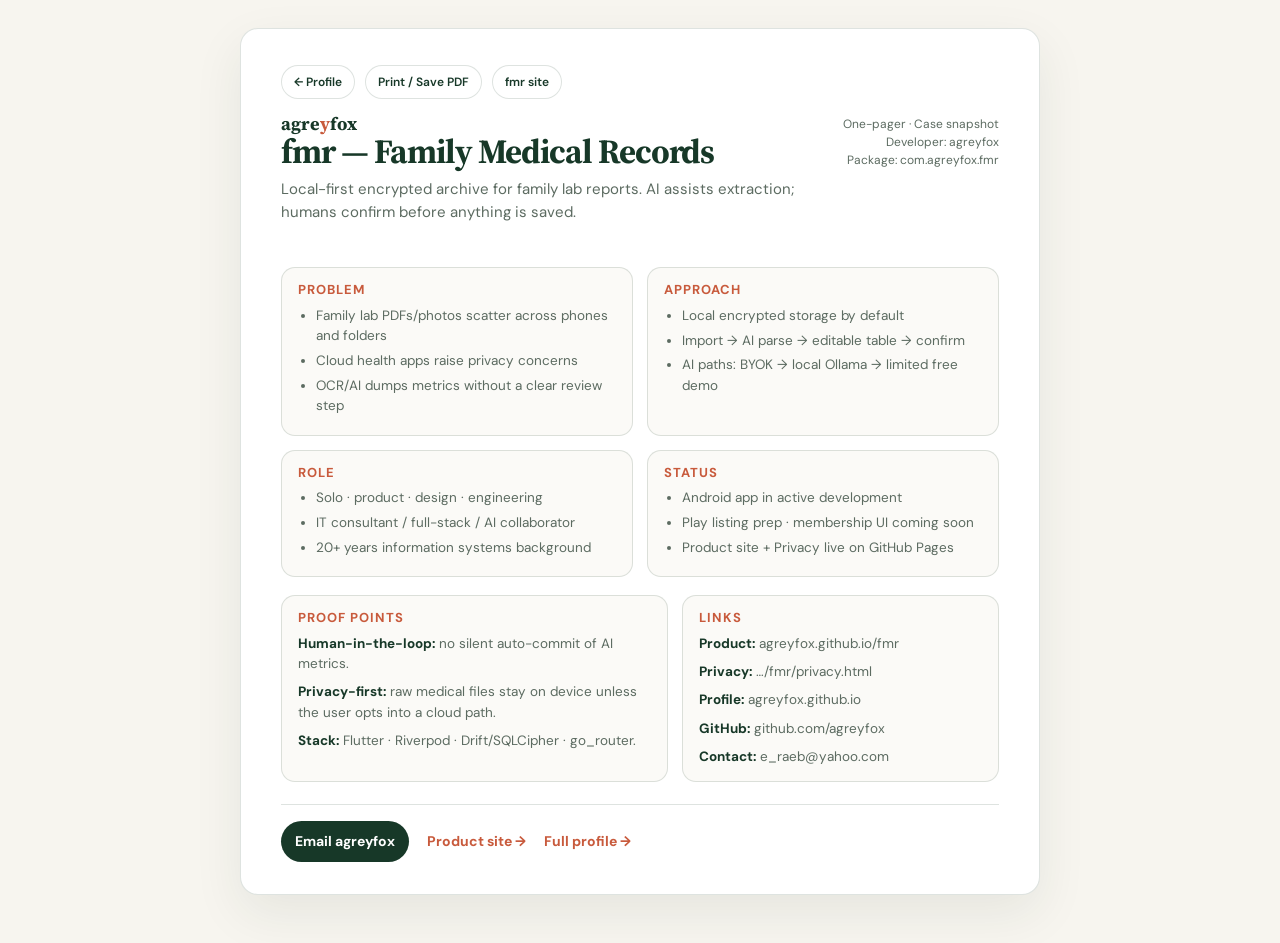
==== case.html @ 4c4a7e05 "feat(profile): P2 language switch, case one-pager, domain checklist EN/中文 toggle with localStorage; " ====
<!doctype html>
<html lang="en">
<head>
<meta charset="utf-8">
<meta name="viewport" content="width=device-width,initial-scale=1">
<title>agreyfox — fmr one-pager</title>
<meta name="description" content="One-page case: fmr by agreyfox — local-first family medical records.">
<meta name="theme-color" content="#173828">
<link rel="preconnect" href="https://fonts.googleapis.com">
<link rel="preconnect" href="https://fonts.gstatic.com" crossorigin>
<link href="https://fonts.googleapis.com/css2?family=DM+Sans:wght@400;500;600;700&family=Source+Serif+4:wght@600;700&display=swap" rel="stylesheet">
<style>
:root{
  --ink:#173828;--muted:#5c6b61;--paper:#f7f5ef;--line:rgba(23,56,40,.14);
  --coral:#c85a3c;--stem:#3f7d73;
  --serif:"Source Serif 4",Georgia,serif;
  --sans:"DM Sans",system-ui,sans-serif;
}
*{box-sizing:border-box}
body{margin:0;background:var(--paper);color:var(--ink);font-family:var(--sans);line-height:1.5}
.page{
  width:min(800px,calc(100% - 32px));margin:28px auto 48px;
  background:#fff;border:1px solid var(--line);border-radius:18px;
  padding:36px 40px 32px;box-shadow:0 18px 50px rgba(23,56,40,.08)
}
.top{display:flex;justify-content:space-between;gap:16px;flex-wrap:wrap;align-items:flex-start;margin-bottom:22px}
.brand{font:700 18px/1 var(--serif)}
.brand span{color:var(--coral)}
.meta{font-size:12px;color:var(--muted);text-align:right}
h1{font:700 34px/1.1 var(--serif);letter-spacing:-.03em;margin:0 0 8px}
.sub{margin:0 0 22px;color:var(--muted);font-size:15px;max-width:52ch}
.grid{display:grid;grid-template-columns:1fr 1fr;gap:14px;margin:18px 0}
@media(max-width:640px){.grid{grid-template-columns:1fr}.page{padding:24px}}
.card{border:1px solid var(--line);border-radius:14px;padding:14px 16px;background:#fbfaf7}
.card h2{margin:0 0 8px;font:700 13px/1.2 var(--sans);letter-spacing:.08em;text-transform:uppercase;color:var(--coral)}
.card ul{margin:0;padding-left:1.1rem;color:var(--muted);font-size:13.5px}
.card li{margin:.28rem 0}
.row{display:grid;grid-template-columns:1.1fr .9fr;gap:14px;margin-top:14px}
@media(max-width:640px){.row{grid-template-columns:1fr}}
.proof{font-size:13.5px;color:var(--muted);margin:0}
.proof strong{color:var(--ink)}
.cta{margin-top:22px;padding-top:16px;border-top:1px solid var(--line);display:flex;flex-wrap:wrap;gap:10px 18px;align-items:center}
.cta a{color:var(--coral);font-weight:700;font-size:14px;text-decoration:none}
.cta a:hover{text-decoration:underline}
.btn{
  display:inline-flex;align-items:center;padding:10px 14px;border-radius:999px;
  background:var(--ink);color:#fff!important;text-decoration:none!important;font-size:13px
}
.actions{display:flex;gap:10px;flex-wrap:wrap;margin-bottom:16px}
.actions button,.actions a.ghost{
  border:1px solid var(--line);background:#fff;padding:8px 12px;border-radius:999px;
  font:600 12px var(--sans);cursor:pointer;color:var(--ink);text-decoration:none
}
@media print{
  body{background:#fff}
  .actions{display:none!important}
  .page{box-shadow:none;border:0;margin:0;width:100%;border-radius:0;padding:12mm}
}
</style>
</head>
<body>
<div class="page">
  <div class="actions">
    <a class="ghost" href="./">← Profile</a>
    <button type="button" onclick="window.print()">Print / Save PDF</button>
    <a class="ghost" href="https://agreyfox.github.io/fmr/">fmr site</a>
  </div>

  <div class="top">
    <div>
      <div class="brand">agre<span>y</span>fox</div>
      <h1>fmr — Family Medical Records</h1>
      <p class="sub">Local-first encrypted archive for family lab reports. AI assists extraction; humans confirm before anything is saved.</p>
    </div>
    <div class="meta">
      One-pager · Case snapshot<br>
      Developer: agreyfox<br>
      Package: com.agreyfox.fmr
    </div>
  </div>

  <div class="grid">
    <div class="card">
      <h2>Problem</h2>
      <ul>
        <li>Family lab PDFs/photos scatter across phones and folders</li>
        <li>Cloud health apps raise privacy concerns</li>
        <li>OCR/AI dumps metrics without a clear review step</li>
      </ul>
    </div>
    <div class="card">
      <h2>Approach</h2>
      <ul>
        <li>Local encrypted storage by default</li>
        <li>Import → AI parse → editable table → confirm</li>
        <li>AI paths: BYOK → local Ollama → limited free demo</li>
      </ul>
    </div>
    <div class="card">
      <h2>Role</h2>
      <ul>
        <li>Solo · product · design · engineering</li>
        <li>IT consultant / full-stack / AI collaborator</li>
        <li>20+ years information systems background</li>
      </ul>
    </div>
    <div class="card">
      <h2>Status</h2>
      <ul>
        <li>Android app in active development</li>
        <li>Play listing prep · membership UI coming soon</li>
        <li>Product site + Privacy live on GitHub Pages</li>
      </ul>
    </div>
  </div>

  <div class="row">
    <div class="card">
      <h2>Proof points</h2>
      <p class="proof"><strong>Human-in-the-loop:</strong> no silent auto-commit of AI metrics.</p>
      <p class="proof" style="margin-top:8px"><strong>Privacy-first:</strong> raw medical files stay on device unless the user opts into a cloud path.</p>
      <p class="proof" style="margin-top:8px"><strong>Stack:</strong> Flutter · Riverpod · Drift/SQLCipher · go_router.</p>
    </div>
    <div class="card">
      <h2>Links</h2>
      <p class="proof"><strong>Product:</strong> agreyfox.github.io/fmr</p>
      <p class="proof" style="margin-top:8px"><strong>Privacy:</strong> …/fmr/privacy.html</p>
      <p class="proof" style="margin-top:8px"><strong>Profile:</strong> agreyfox.github.io</p>
      <p class="proof" style="margin-top:8px"><strong>GitHub:</strong> github.com/agreyfox</p>
      <p class="proof" style="margin-top:8px"><strong>Contact:</strong> e_raeb@yahoo.com</p>
    </div>
  </div>

  <div class="cta">
    <a class="btn" href="mailto:e_raeb@yahoo.com?subject=fmr%20/%20consulting">Email agreyfox</a>
    <a href="https://agreyfox.github.io/fmr/">Product site →</a>
    <a href="https://agreyfox.github.io/">Full profile →</a>
  </div>
</div>
</body>
</html>
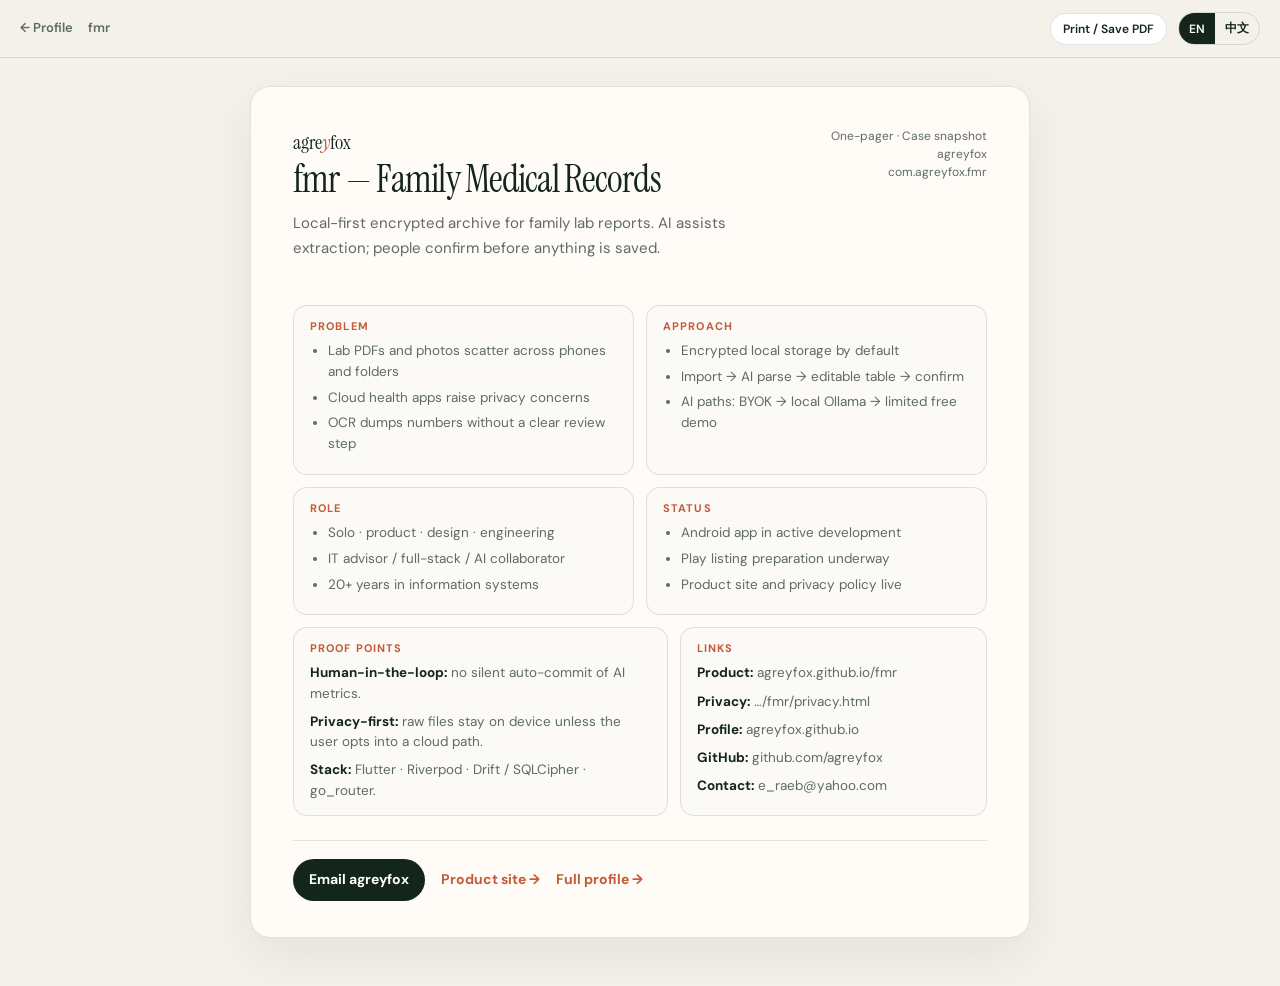
==== commit 97527bf4: "feat(profile): full taste regen — dual complete EN/ZH, default EN Replace incomplete vine i18n with " ====
--- a/case.html
+++ b/case.html
@@ -3,126 +3,169 @@
 <head>
 <meta charset="utf-8">
 <meta name="viewport" content="width=device-width,initial-scale=1">
-<title>agreyfox — fmr one-pager</title>
-<meta name="description" content="One-page case: fmr by agreyfox — local-first family medical records.">
-<meta name="theme-color" content="#173828">
+<title>agreyfox — fmr case one-pager</title>
+<meta name="description" content="One-page case study: fmr by agreyfox — local-first family medical records.">
+<meta name="theme-color" content="#f4f1ea">
 <link rel="preconnect" href="https://fonts.googleapis.com">
 <link rel="preconnect" href="https://fonts.gstatic.com" crossorigin>
-<link href="https://fonts.googleapis.com/css2?family=DM+Sans:wght@400;500;600;700&family=Source+Serif+4:wght@600;700&display=swap" rel="stylesheet">
+<link href="https://fonts.googleapis.com/css2?family=DM+Sans:wght@400;500;600;700&family=Instrument+Serif&display=swap" rel="stylesheet">
 <style>
 :root{
-  --ink:#173828;--muted:#5c6b61;--paper:#f7f5ef;--line:rgba(23,56,40,.14);
-  --coral:#c85a3c;--stem:#3f7d73;
-  --serif:"Source Serif 4",Georgia,serif;
-  --sans:"DM Sans",system-ui,sans-serif;
+  --ink:#14261c;--muted:#5e6b63;--paper:#f4f1ea;--card:#fffcf7;
+  --line:rgba(20,38,28,.12);--coral:#c45a38;--stem:#2f6b56;
+  --serif:"Instrument Serif",Georgia,"Songti SC",serif;
+  --sans:"DM Sans","PingFang SC","Noto Sans SC",system-ui,sans-serif;
 }
 *{box-sizing:border-box}
-body{margin:0;background:var(--paper);color:var(--ink);font-family:var(--sans);line-height:1.5}
+html[lang="en"] .zh{display:none!important}
+html[lang="zh-Hans"] .en{display:none!important}
+body{margin:0;background:var(--paper);color:var(--ink);font-family:var(--sans);line-height:1.55}
+.bar{
+  position:sticky;top:0;z-index:10;
+  display:flex;justify-content:space-between;align-items:center;gap:12px;flex-wrap:wrap;
+  padding:12px 20px;background:rgba(244,241,234,.9);backdrop-filter:blur(10px);
+  border-bottom:1px solid var(--line);font-size:13px
+}
+.bar a{color:var(--muted);text-decoration:none;font-weight:600;margin-right:12px}
+.bar a:hover{color:var(--ink)}
+.bar button{
+  border:1px solid var(--line);background:#fff;padding:7px 12px;border-radius:999px;
+  font:600 12px var(--sans);cursor:pointer;color:var(--ink)
+}
+.lang{display:inline-flex;border:1px solid var(--line);border-radius:999px;overflow:hidden;margin-left:8px}
+.lang button{border:0;border-radius:0;padding:7px 10px;background:transparent}
+.lang button[aria-pressed="true"]{background:var(--ink);color:#fff}
 .page{
-  width:min(800px,calc(100% - 32px));margin:28px auto 48px;
-  background:#fff;border:1px solid var(--line);border-radius:18px;
-  padding:36px 40px 32px;box-shadow:0 18px 50px rgba(23,56,40,.08)
-}
-.top{display:flex;justify-content:space-between;gap:16px;flex-wrap:wrap;align-items:flex-start;margin-bottom:22px}
-.brand{font:700 18px/1 var(--serif)}
-.brand span{color:var(--coral)}
-.meta{font-size:12px;color:var(--muted);text-align:right}
-h1{font:700 34px/1.1 var(--serif);letter-spacing:-.03em;margin:0 0 8px}
-.sub{margin:0 0 22px;color:var(--muted);font-size:15px;max-width:52ch}
-.grid{display:grid;grid-template-columns:1fr 1fr;gap:14px;margin:18px 0}
-@media(max-width:640px){.grid{grid-template-columns:1fr}.page{padding:24px}}
+  width:min(780px,calc(100% - 32px));margin:28px auto 48px;
+  background:var(--card);border:1px solid var(--line);border-radius:20px;
+  padding:40px 42px 36px;box-shadow:0 18px 48px rgba(20,38,28,.07)
+}
+.brand{font-family:var(--serif);font-size:1.25rem}
+.brand em{font-style:italic;color:var(--coral)}
+.meta{font-size:12px;color:var(--muted);text-align:right;line-height:1.5}
+.top{display:flex;justify-content:space-between;gap:16px;flex-wrap:wrap;margin-bottom:20px}
+h1{font-family:var(--serif);font-weight:400;font-size:clamp(1.85rem,4vw,2.35rem);letter-spacing:-.02em;margin:0 0 10px;line-height:1.15}
+.sub{margin:0 0 24px;color:var(--muted);font-size:15px;max-width:48ch;line-height:1.65}
+.grid{display:grid;grid-template-columns:1fr 1fr;gap:12px}
+@media(max-width:640px){.grid{grid-template-columns:1fr}.page{padding:24px 20px}}
 .card{border:1px solid var(--line);border-radius:14px;padding:14px 16px;background:#fbfaf7}
-.card h2{margin:0 0 8px;font:700 13px/1.2 var(--sans);letter-spacing:.08em;text-transform:uppercase;color:var(--coral)}
+.card h2{margin:0 0 8px;font:700 11px/1.2 var(--sans);letter-spacing:.1em;text-transform:uppercase;color:var(--coral)}
 .card ul{margin:0;padding-left:1.1rem;color:var(--muted);font-size:13.5px}
-.card li{margin:.28rem 0}
-.row{display:grid;grid-template-columns:1.1fr .9fr;gap:14px;margin-top:14px}
+.card li{margin:.3rem 0}
+.row{display:grid;grid-template-columns:1.1fr .9fr;gap:12px;margin-top:12px}
 @media(max-width:640px){.row{grid-template-columns:1fr}}
-.proof{font-size:13.5px;color:var(--muted);margin:0}
+.proof{font-size:13.5px;color:var(--muted);margin:0;line-height:1.5}
 .proof strong{color:var(--ink)}
-.cta{margin-top:22px;padding-top:16px;border-top:1px solid var(--line);display:flex;flex-wrap:wrap;gap:10px 18px;align-items:center}
+.cta{margin-top:24px;padding-top:18px;border-top:1px solid var(--line);display:flex;flex-wrap:wrap;gap:10px 16px;align-items:center}
 .cta a{color:var(--coral);font-weight:700;font-size:14px;text-decoration:none}
-.cta a:hover{text-decoration:underline}
-.btn{
-  display:inline-flex;align-items:center;padding:10px 14px;border-radius:999px;
-  background:var(--ink);color:#fff!important;text-decoration:none!important;font-size:13px
-}
-.actions{display:flex;gap:10px;flex-wrap:wrap;margin-bottom:16px}
-.actions button,.actions a.ghost{
-  border:1px solid var(--line);background:#fff;padding:8px 12px;border-radius:999px;
-  font:600 12px var(--sans);cursor:pointer;color:var(--ink);text-decoration:none
-}
+.btn{display:inline-flex;padding:10px 16px;border-radius:999px;background:var(--ink);color:#fff!important;font-size:13px}
 @media print{
+  .bar{display:none!important}
   body{background:#fff}
-  .actions{display:none!important}
-  .page{box-shadow:none;border:0;margin:0;width:100%;border-radius:0;padding:12mm}
+  .page{box-shadow:none;border:0;margin:0;width:100%;border-radius:0}
 }
 </style>
 </head>
 <body>
+<div class="bar">
+  <div>
+    <a href="./"><span class="en">← Profile</span><span class="zh">← 个人主页</span></a>
+    <a href="https://agreyfox.github.io/fmr/">fmr</a>
+  </div>
+  <div>
+    <button type="button" onclick="window.print()">
+      <span class="en">Print / Save PDF</span><span class="zh">打印 / 另存 PDF</span>
+    </button>
+    <span class="lang" role="group" aria-label="Language">
+      <button type="button" id="langEn" aria-pressed="true">EN</button>
+      <button type="button" id="langZh" aria-pressed="false">中文</button>
+    </span>
+  </div>
+</div>
+
 <div class="page">
-  <div class="actions">
-    <a class="ghost" href="./">← Profile</a>
-    <button type="button" onclick="window.print()">Print / Save PDF</button>
-    <a class="ghost" href="https://agreyfox.github.io/fmr/">fmr site</a>
-  </div>
-
   <div class="top">
     <div>
-      <div class="brand">agre<span>y</span>fox</div>
+      <div class="brand">agre<em>y</em>fox</div>
       <h1>fmr — Family Medical Records</h1>
-      <p class="sub">Local-first encrypted archive for family lab reports. AI assists extraction; humans confirm before anything is saved.</p>
+      <p class="sub en">Local-first encrypted archive for family lab reports. AI assists extraction; people confirm before anything is saved.</p>
+      <p class="sub zh">面向家庭化验资料的本地优先加密档案。AI 辅助提取指标；入库前必须经过人工确认。</p>
     </div>
     <div class="meta">
-      One-pager · Case snapshot<br>
-      Developer: agreyfox<br>
-      Package: com.agreyfox.fmr
+      <span class="en">One-pager · Case snapshot</span>
+      <span class="zh">一页案例 · 摘要</span><br>
+      agreyfox<br>
+      com.agreyfox.fmr
     </div>
   </div>
 
   <div class="grid">
     <div class="card">
-      <h2>Problem</h2>
-      <ul>
-        <li>Family lab PDFs/photos scatter across phones and folders</li>
+      <h2><span class="en">Problem</span><span class="zh">问题</span></h2>
+      <ul class="en">
+        <li>Lab PDFs and photos scatter across phones and folders</li>
         <li>Cloud health apps raise privacy concerns</li>
-        <li>OCR/AI dumps metrics without a clear review step</li>
-      </ul>
-    </div>
-    <div class="card">
-      <h2>Approach</h2>
-      <ul>
-        <li>Local encrypted storage by default</li>
+        <li>OCR dumps numbers without a clear review step</li>
+      </ul>
+      <ul class="zh">
+        <li>化验 PDF 与照片散落在手机与文件夹中</li>
+        <li>云端健康应用带来隐私顾虑</li>
+        <li>OCR 直接抛出数值，缺少清晰审核步骤</li>
+      </ul>
+    </div>
+    <div class="card">
+      <h2><span class="en">Approach</span><span class="zh">做法</span></h2>
+      <ul class="en">
+        <li>Encrypted local storage by default</li>
         <li>Import → AI parse → editable table → confirm</li>
         <li>AI paths: BYOK → local Ollama → limited free demo</li>
       </ul>
-    </div>
-    <div class="card">
-      <h2>Role</h2>
-      <ul>
+      <ul class="zh">
+        <li>默认本地加密存储</li>
+        <li>导入 → AI 解析 → 可编辑表格 → 确认入库</li>
+        <li>识别路径：自备密钥 → 本地 Ollama → 有限免费演示</li>
+      </ul>
+    </div>
+    <div class="card">
+      <h2><span class="en">Role</span><span class="zh">角色</span></h2>
+      <ul class="en">
         <li>Solo · product · design · engineering</li>
-        <li>IT consultant / full-stack / AI collaborator</li>
-        <li>20+ years information systems background</li>
-      </ul>
-    </div>
-    <div class="card">
-      <h2>Status</h2>
-      <ul>
+        <li>IT advisor / full-stack / AI collaborator</li>
+        <li>20+ years in information systems</li>
+      </ul>
+      <ul class="zh">
+        <li>独立完成：产品、设计、工程</li>
+        <li>IT 顾问 / 全栈 / AI 合作者</li>
+        <li>二十余年信息化系统经验</li>
+      </ul>
+    </div>
+    <div class="card">
+      <h2><span class="en">Status</span><span class="zh">现状</span></h2>
+      <ul class="en">
         <li>Android app in active development</li>
-        <li>Play listing prep · membership UI coming soon</li>
-        <li>Product site + Privacy live on GitHub Pages</li>
+        <li>Play listing preparation underway</li>
+        <li>Product site and privacy policy live</li>
+      </ul>
+      <ul class="zh">
+        <li>Android 应用持续开发中</li>
+        <li>Google Play 上架材料准备中</li>
+        <li>产品站与隐私政策已上线</li>
       </ul>
     </div>
   </div>
 
   <div class="row">
     <div class="card">
-      <h2>Proof points</h2>
-      <p class="proof"><strong>Human-in-the-loop:</strong> no silent auto-commit of AI metrics.</p>
-      <p class="proof" style="margin-top:8px"><strong>Privacy-first:</strong> raw medical files stay on device unless the user opts into a cloud path.</p>
-      <p class="proof" style="margin-top:8px"><strong>Stack:</strong> Flutter · Riverpod · Drift/SQLCipher · go_router.</p>
-    </div>
-    <div class="card">
-      <h2>Links</h2>
+      <h2><span class="en">Proof points</span><span class="zh">可核验要点</span></h2>
+      <p class="proof en"><strong>Human-in-the-loop:</strong> no silent auto-commit of AI metrics.</p>
+      <p class="proof zh"><strong>人在环路：</strong>AI 指标禁止在无人确认时静默入库。</p>
+      <p class="proof en" style="margin-top:8px"><strong>Privacy-first:</strong> raw files stay on device unless the user opts into a cloud path.</p>
+      <p class="proof zh" style="margin-top:8px"><strong>隐私优先：</strong>原始文件默认留在本机；仅在用户主动选择时走云端路径。</p>
+      <p class="proof en" style="margin-top:8px"><strong>Stack:</strong> Flutter · Riverpod · Drift / SQLCipher · go_router.</p>
+      <p class="proof zh" style="margin-top:8px"><strong>技术栈：</strong>Flutter · Riverpod · Drift / SQLCipher · go_router。</p>
+    </div>
+    <div class="card">
+      <h2><span class="en">Links</span><span class="zh">链接</span></h2>
       <p class="proof"><strong>Product:</strong> agreyfox.github.io/fmr</p>
       <p class="proof" style="margin-top:8px"><strong>Privacy:</strong> …/fmr/privacy.html</p>
       <p class="proof" style="margin-top:8px"><strong>Profile:</strong> agreyfox.github.io</p>
@@ -132,10 +175,32 @@
   </div>
 
   <div class="cta">
-    <a class="btn" href="mailto:e_raeb@yahoo.com?subject=fmr%20/%20consulting">Email agreyfox</a>
-    <a href="https://agreyfox.github.io/fmr/">Product site →</a>
-    <a href="https://agreyfox.github.io/">Full profile →</a>
+    <a class="btn" href="mailto:e_raeb@yahoo.com?subject=fmr%20/%20consulting">
+      <span class="en">Email agreyfox</span><span class="zh">邮件联系</span>
+    </a>
+    <a href="https://agreyfox.github.io/fmr/">
+      <span class="en">Product site →</span><span class="zh">产品站 →</span>
+    </a>
+    <a href="./">
+      <span class="en">Full profile →</span><span class="zh">完整主页 →</span>
+    </a>
   </div>
 </div>
+<script>
+(function(){
+  var KEY="agreyfox-lang";
+  function apply(lang){
+    var zh=lang==="zh";
+    document.documentElement.lang=zh?"zh-Hans":"en";
+    document.getElementById("langEn").setAttribute("aria-pressed",zh?"false":"true");
+    document.getElementById("langZh").setAttribute("aria-pressed",zh?"true":"false");
+    try{localStorage.setItem(KEY,zh?"zh":"en")}catch(e){}
+  }
+  var s=null;try{s=localStorage.getItem(KEY)}catch(e){}
+  apply(s==="zh"?"zh":"en");
+  document.getElementById("langEn").onclick=function(){apply("en")};
+  document.getElementById("langZh").onclick=function(){apply("zh")};
+})();
+</script>
 </body>
 </html>
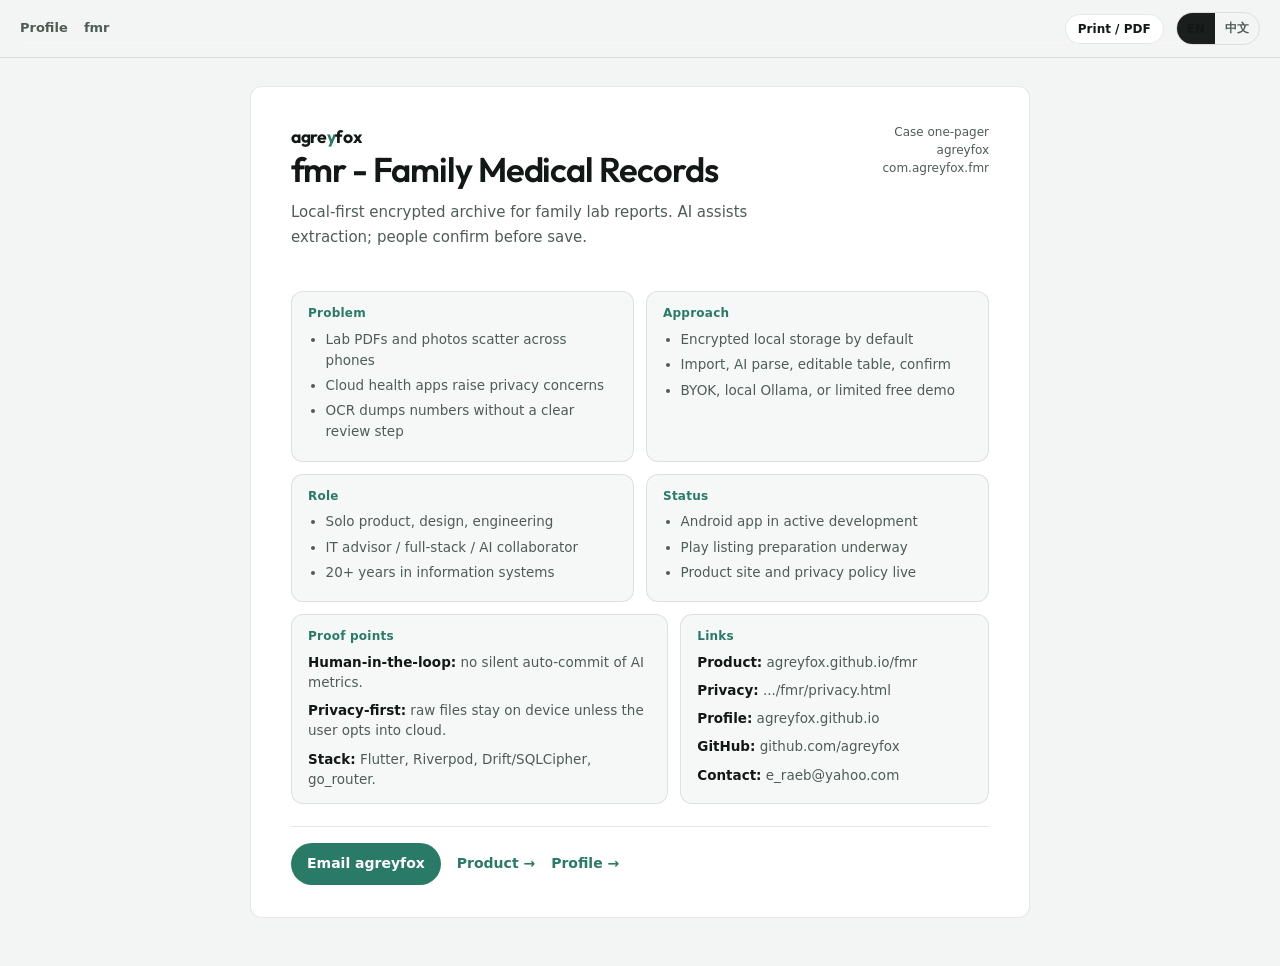
==== commit 41c2e16c: "feat(profile): regenerate with Leonxlnx taste-skill rules Design read: developer portfolio, B2B/trus" ====
--- a/case.html
+++ b/case.html
@@ -3,78 +3,90 @@
 <head>
 <meta charset="utf-8">
 <meta name="viewport" content="width=device-width,initial-scale=1">
-<title>agreyfox — fmr case one-pager</title>
-<meta name="description" content="One-page case study: fmr by agreyfox — local-first family medical records.">
-<meta name="theme-color" content="#f4f1ea">
-<link rel="preconnect" href="https://fonts.googleapis.com">
-<link rel="preconnect" href="https://fonts.gstatic.com" crossorigin>
-<link href="https://fonts.googleapis.com/css2?family=DM+Sans:wght@400;500;600;700&family=Instrument+Serif&display=swap" rel="stylesheet">
+<title>agreyfox - fmr case one-pager</title>
+<meta name="description" content="Case one-pager: fmr by agreyfox, local-first family medical records.">
+<meta name="theme-color" content="#0c0f0e">
+<link rel="preconnect" href="https://fonts.bunny.net" crossorigin>
+<link href="https://fonts.bunny.net/css?family=dm-sans:400,500,600,700|outfit:500,600,700&display=swap" rel="stylesheet">
+<link rel="icon" href="/assets/favicon.svg" type="image/svg+xml">
 <style>
 :root{
-  --ink:#14261c;--muted:#5e6b63;--paper:#f4f1ea;--card:#fffcf7;
-  --line:rgba(20,38,28,.12);--coral:#c45a38;--stem:#2f6b56;
-  --serif:"Instrument Serif",Georgia,"Songti SC",serif;
-  --sans:"DM Sans","PingFang SC","Noto Sans SC",system-ui,sans-serif;
+  --bg:#0c0f0e;--card:#131816;--ink:#e8eeeb;--muted:#9aa8a1;
+  --line:rgba(232,238,235,.1);--accent:#3d9b84;--accent-ink:#0c0f0e;
+  --sans:"Outfit","DM Sans","PingFang SC",system-ui,sans-serif;
+  --body:"DM Sans","PingFang SC",system-ui,sans-serif;
+  color-scheme:dark;
 }
 *{box-sizing:border-box}
 html[lang="en"] .zh{display:none!important}
 html[lang="zh-Hans"] .en{display:none!important}
-body{margin:0;background:var(--paper);color:var(--ink);font-family:var(--sans);line-height:1.55}
+body{margin:0;background:var(--bg);color:var(--ink);font-family:var(--body);line-height:1.55}
 .bar{
   position:sticky;top:0;z-index:10;
   display:flex;justify-content:space-between;align-items:center;gap:12px;flex-wrap:wrap;
-  padding:12px 20px;background:rgba(244,241,234,.9);backdrop-filter:blur(10px);
+  padding:12px 20px;background:rgba(12,15,14,.9);backdrop-filter:blur(10px);
   border-bottom:1px solid var(--line);font-size:13px
 }
 .bar a{color:var(--muted);text-decoration:none;font-weight:600;margin-right:12px}
 .bar a:hover{color:var(--ink)}
 .bar button{
-  border:1px solid var(--line);background:#fff;padding:7px 12px;border-radius:999px;
-  font:600 12px var(--sans);cursor:pointer;color:var(--ink)
+  border:1px solid var(--line);background:var(--card);padding:7px 12px;border-radius:999px;
+  font:600 12px var(--body);cursor:pointer;color:var(--ink)
 }
 .lang{display:inline-flex;border:1px solid var(--line);border-radius:999px;overflow:hidden;margin-left:8px}
-.lang button{border:0;border-radius:0;padding:7px 10px;background:transparent}
-.lang button[aria-pressed="true"]{background:var(--ink);color:#fff}
+.lang button{border:0;border-radius:0;padding:7px 10px;background:transparent;color:var(--muted);cursor:pointer}
+.lang button[aria-pressed="true"]{background:var(--surface,#1a1f1d);color:var(--ink)}
 .page{
   width:min(780px,calc(100% - 32px));margin:28px auto 48px;
-  background:var(--card);border:1px solid var(--line);border-radius:20px;
-  padding:40px 42px 36px;box-shadow:0 18px 48px rgba(20,38,28,.07)
-}
-.brand{font-family:var(--serif);font-size:1.25rem}
-.brand em{font-style:italic;color:var(--coral)}
+  background:var(--card);border:1px solid var(--line);border-radius:12px;
+  padding:36px 40px 32px
+}
+.brand{font-family:var(--sans);font-weight:700;font-size:1.1rem;letter-spacing:-.02em}
+.brand span{color:var(--accent)}
 .meta{font-size:12px;color:var(--muted);text-align:right;line-height:1.5}
 .top{display:flex;justify-content:space-between;gap:16px;flex-wrap:wrap;margin-bottom:20px}
-h1{font-family:var(--serif);font-weight:400;font-size:clamp(1.85rem,4vw,2.35rem);letter-spacing:-.02em;margin:0 0 10px;line-height:1.15}
-.sub{margin:0 0 24px;color:var(--muted);font-size:15px;max-width:48ch;line-height:1.65}
+h1{font-family:var(--sans);font-weight:600;font-size:clamp(1.7rem,3.5vw,2.15rem);letter-spacing:-.03em;margin:0 0 10px;line-height:1.15}
+.sub{margin:0 0 22px;color:var(--muted);font-size:15px;max-width:48ch;line-height:1.65}
 .grid{display:grid;grid-template-columns:1fr 1fr;gap:12px}
-@media(max-width:640px){.grid{grid-template-columns:1fr}.page{padding:24px 20px}}
-.card{border:1px solid var(--line);border-radius:14px;padding:14px 16px;background:#fbfaf7}
-.card h2{margin:0 0 8px;font:700 11px/1.2 var(--sans);letter-spacing:.1em;text-transform:uppercase;color:var(--coral)}
-.card ul{margin:0;padding-left:1.1rem;color:var(--muted);font-size:13.5px}
-.card li{margin:.3rem 0}
+@media(max-width:640px){.grid{grid-template-columns:1fr}.page{padding:22px 18px}}
+.box{border:1px solid var(--line);border-radius:12px;padding:14px 16px;background:#0f1312}
+.box h2{margin:0 0 8px;font:650 12px/1.2 var(--body);color:var(--accent);letter-spacing:.02em}
+.box ul{margin:0;padding-left:1.1rem;color:var(--muted);font-size:13.5px}
+.box li{margin:.28rem 0}
 .row{display:grid;grid-template-columns:1.1fr .9fr;gap:12px;margin-top:12px}
 @media(max-width:640px){.row{grid-template-columns:1fr}}
 .proof{font-size:13.5px;color:var(--muted);margin:0;line-height:1.5}
 .proof strong{color:var(--ink)}
-.cta{margin-top:24px;padding-top:18px;border-top:1px solid var(--line);display:flex;flex-wrap:wrap;gap:10px 16px;align-items:center}
-.cta a{color:var(--coral);font-weight:700;font-size:14px;text-decoration:none}
-.btn{display:inline-flex;padding:10px 16px;border-radius:999px;background:var(--ink);color:#fff!important;font-size:13px}
+.cta{margin-top:22px;padding-top:16px;border-top:1px solid var(--line);display:flex;flex-wrap:wrap;gap:10px 16px;align-items:center}
+.cta a{color:var(--accent);font-weight:700;font-size:14px;text-decoration:none}
+.btn{display:inline-flex;padding:10px 16px;border-radius:999px;background:var(--accent);color:var(--accent-ink)!important;font-size:13px}
 @media print{
   .bar{display:none!important}
-  body{background:#fff}
-  .page{box-shadow:none;border:0;margin:0;width:100%;border-radius:0}
+  body{background:#fff;color:#111}
+  .page{box-shadow:none;border:0;margin:0;width:100%;background:#fff}
+  .box{background:#f7f7f7;border-color:#ddd}
+  .proof,.box ul,.sub,.meta{color:#444}
+  .proof strong,.box h2,.brand{color:#111}
+}
+@media(prefers-color-scheme:light){
+  :root{
+    --bg:#f3f5f4;--card:#fff;--ink:#121816;--muted:#4f5c56;
+    --line:rgba(18,24,22,.1);--accent:#2a7a68;--accent-ink:#fff;color-scheme:light;
+  }
+  .bar{background:rgba(243,245,244,.92)}
+  .box{background:#f6f8f7}
 }
 </style>
 </head>
 <body>
 <div class="bar">
   <div>
-    <a href="./"><span class="en">← Profile</span><span class="zh">← 个人主页</span></a>
+    <a href="./"><span class="en">Profile</span><span class="zh">主页</span></a>
     <a href="https://agreyfox.github.io/fmr/">fmr</a>
   </div>
   <div>
     <button type="button" onclick="window.print()">
-      <span class="en">Print / Save PDF</span><span class="zh">打印 / 另存 PDF</span>
+      <span class="en">Print / PDF</span><span class="zh">打印 / PDF</span>
     </button>
     <span class="lang" role="group" aria-label="Language">
       <button type="button" id="langEn" aria-pressed="true">EN</button>
@@ -86,60 +98,58 @@
 <div class="page">
   <div class="top">
     <div>
-      <div class="brand">agre<em>y</em>fox</div>
-      <h1>fmr — Family Medical Records</h1>
-      <p class="sub en">Local-first encrypted archive for family lab reports. AI assists extraction; people confirm before anything is saved.</p>
-      <p class="sub zh">面向家庭化验资料的本地优先加密档案。AI 辅助提取指标；入库前必须经过人工确认。</p>
+      <div class="brand">agre<span>y</span>fox</div>
+      <h1>fmr - Family Medical Records</h1>
+      <p class="sub en">Local-first encrypted archive for family lab reports. AI assists extraction; people confirm before save.</p>
+      <p class="sub zh">面向家庭化验资料的本地优先加密档案。AI 辅助提取；入库前必须人工确认。</p>
     </div>
     <div class="meta">
-      <span class="en">One-pager · Case snapshot</span>
-      <span class="zh">一页案例 · 摘要</span><br>
-      agreyfox<br>
-      com.agreyfox.fmr
+      <span class="en">Case one-pager</span><span class="zh">一页案例</span><br>
+      agreyfox<br>com.agreyfox.fmr
     </div>
   </div>
 
   <div class="grid">
-    <div class="card">
+    <div class="box">
       <h2><span class="en">Problem</span><span class="zh">问题</span></h2>
       <ul class="en">
-        <li>Lab PDFs and photos scatter across phones and folders</li>
+        <li>Lab PDFs and photos scatter across phones</li>
         <li>Cloud health apps raise privacy concerns</li>
         <li>OCR dumps numbers without a clear review step</li>
       </ul>
       <ul class="zh">
-        <li>化验 PDF 与照片散落在手机与文件夹中</li>
+        <li>化验 PDF 与照片散落在手机中</li>
         <li>云端健康应用带来隐私顾虑</li>
-        <li>OCR 直接抛出数值，缺少清晰审核步骤</li>
-      </ul>
-    </div>
-    <div class="card">
+        <li>OCR 直接抛出数值，缺少审核步骤</li>
+      </ul>
+    </div>
+    <div class="box">
       <h2><span class="en">Approach</span><span class="zh">做法</span></h2>
       <ul class="en">
         <li>Encrypted local storage by default</li>
-        <li>Import → AI parse → editable table → confirm</li>
-        <li>AI paths: BYOK → local Ollama → limited free demo</li>
+        <li>Import, AI parse, editable table, confirm</li>
+        <li>BYOK, local Ollama, or limited free demo</li>
       </ul>
       <ul class="zh">
         <li>默认本地加密存储</li>
-        <li>导入 → AI 解析 → 可编辑表格 → 确认入库</li>
-        <li>识别路径：自备密钥 → 本地 Ollama → 有限免费演示</li>
-      </ul>
-    </div>
-    <div class="card">
+        <li>导入、AI 解析、可编辑表格、确认入库</li>
+        <li>自备密钥、本地 Ollama，或有限免费演示</li>
+      </ul>
+    </div>
+    <div class="box">
       <h2><span class="en">Role</span><span class="zh">角色</span></h2>
       <ul class="en">
-        <li>Solo · product · design · engineering</li>
+        <li>Solo product, design, engineering</li>
         <li>IT advisor / full-stack / AI collaborator</li>
         <li>20+ years in information systems</li>
       </ul>
       <ul class="zh">
-        <li>独立完成：产品、设计、工程</li>
+        <li>独立完成产品、设计、工程</li>
         <li>IT 顾问 / 全栈 / AI 合作者</li>
         <li>二十余年信息化系统经验</li>
       </ul>
     </div>
-    <div class="card">
+    <div class="box">
       <h2><span class="en">Status</span><span class="zh">现状</span></h2>
       <ul class="en">
         <li>Android app in active development</li>
@@ -155,19 +165,19 @@
   </div>
 
   <div class="row">
-    <div class="card">
+    <div class="box">
       <h2><span class="en">Proof points</span><span class="zh">可核验要点</span></h2>
       <p class="proof en"><strong>Human-in-the-loop:</strong> no silent auto-commit of AI metrics.</p>
-      <p class="proof zh"><strong>人在环路：</strong>AI 指标禁止在无人确认时静默入库。</p>
-      <p class="proof en" style="margin-top:8px"><strong>Privacy-first:</strong> raw files stay on device unless the user opts into a cloud path.</p>
-      <p class="proof zh" style="margin-top:8px"><strong>隐私优先：</strong>原始文件默认留在本机；仅在用户主动选择时走云端路径。</p>
-      <p class="proof en" style="margin-top:8px"><strong>Stack:</strong> Flutter · Riverpod · Drift / SQLCipher · go_router.</p>
-      <p class="proof zh" style="margin-top:8px"><strong>技术栈：</strong>Flutter · Riverpod · Drift / SQLCipher · go_router。</p>
-    </div>
-    <div class="card">
+      <p class="proof zh"><strong>人在环路：</strong>AI 指标禁止无人确认时静默入库。</p>
+      <p class="proof en" style="margin-top:8px"><strong>Privacy-first:</strong> raw files stay on device unless the user opts into cloud.</p>
+      <p class="proof zh" style="margin-top:8px"><strong>隐私优先：</strong>原始文件默认留在本机；仅用户主动选择时走云端。</p>
+      <p class="proof en" style="margin-top:8px"><strong>Stack:</strong> Flutter, Riverpod, Drift/SQLCipher, go_router.</p>
+      <p class="proof zh" style="margin-top:8px"><strong>技术栈：</strong>Flutter、Riverpod、Drift/SQLCipher、go_router。</p>
+    </div>
+    <div class="box">
       <h2><span class="en">Links</span><span class="zh">链接</span></h2>
       <p class="proof"><strong>Product:</strong> agreyfox.github.io/fmr</p>
-      <p class="proof" style="margin-top:8px"><strong>Privacy:</strong> …/fmr/privacy.html</p>
+      <p class="proof" style="margin-top:8px"><strong>Privacy:</strong> .../fmr/privacy.html</p>
       <p class="proof" style="margin-top:8px"><strong>Profile:</strong> agreyfox.github.io</p>
       <p class="proof" style="margin-top:8px"><strong>GitHub:</strong> github.com/agreyfox</p>
       <p class="proof" style="margin-top:8px"><strong>Contact:</strong> e_raeb@yahoo.com</p>
@@ -175,15 +185,11 @@
   </div>
 
   <div class="cta">
-    <a class="btn" href="mailto:e_raeb@yahoo.com?subject=fmr%20/%20consulting">
+    <a class="btn" href="mailto:e_raeb@yahoo.com?subject=fmr">
       <span class="en">Email agreyfox</span><span class="zh">邮件联系</span>
     </a>
-    <a href="https://agreyfox.github.io/fmr/">
-      <span class="en">Product site →</span><span class="zh">产品站 →</span>
-    </a>
-    <a href="./">
-      <span class="en">Full profile →</span><span class="zh">完整主页 →</span>
-    </a>
+    <a href="https://agreyfox.github.io/fmr/"><span class="en">Product →</span><span class="zh">产品站 →</span></a>
+    <a href="./"><span class="en">Profile →</span><span class="zh">主页 →</span></a>
   </div>
 </div>
 <script>
